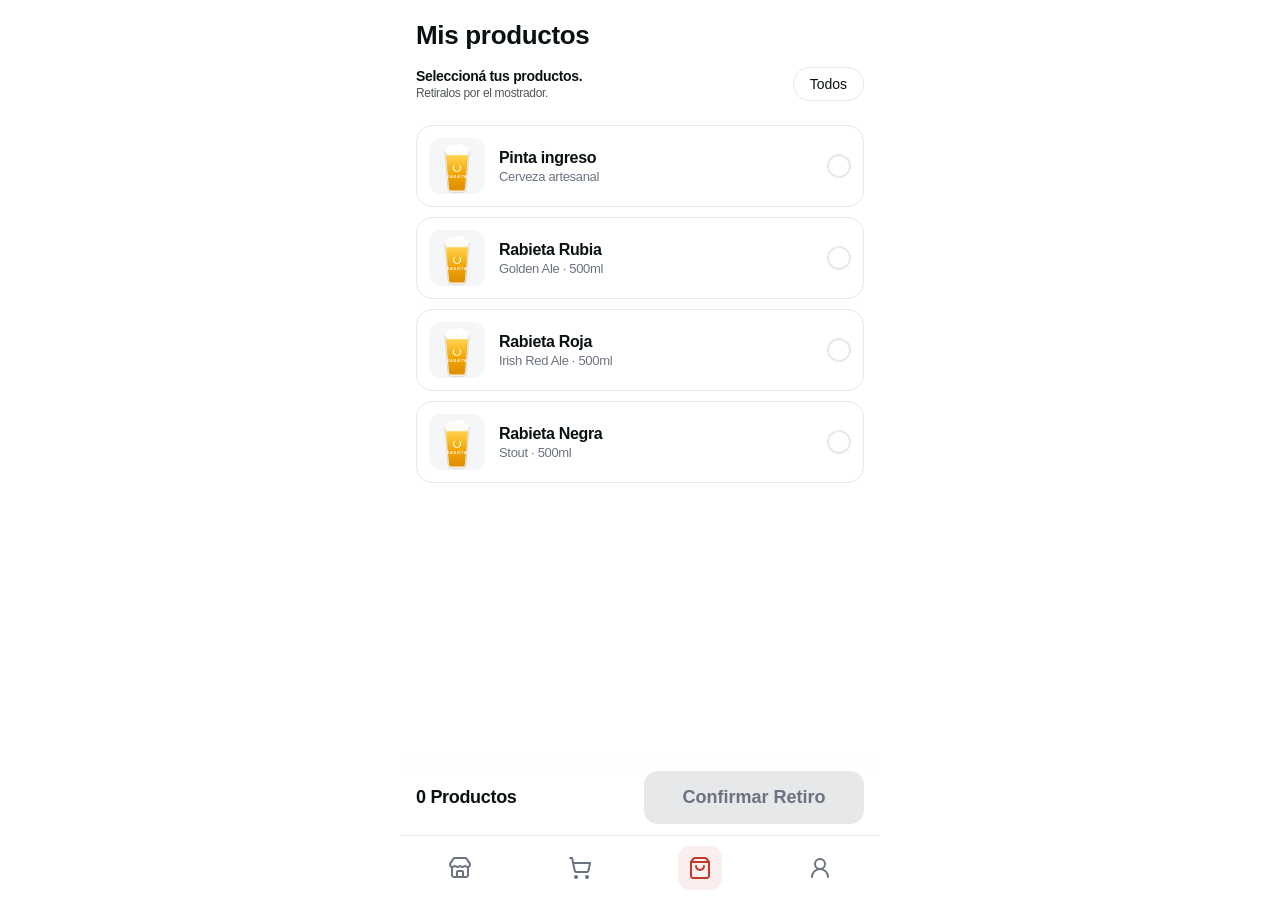
==== index.html @ 21501f4b "Initial commit: Rabieta 3-page pickup flow Static site reproducing the Skipit pickup UI: - index.htm" ====
<!DOCTYPE html>
<html lang="es">
<head>
  <meta charset="UTF-8">
  <meta name="viewport" content="width=device-width, initial-scale=1.0, maximum-scale=1.0, user-scalable=no">
  <meta name="theme-color" content="#ffffff">
  <title>Rabieta · Mis productos</title>
  <link rel="icon" type="image/svg+xml" href="./assets/favicon.svg">
  <link rel="stylesheet" href="./assets/styles.css">
</head>
<body>
  <div class="app">
    <div class="content">
      <!-- Header -->
      <header class="header">
        <div class="title">
          <p class="title-text">Mis productos</p>
        </div>
      </header>

      <!-- Main content -->
      <div class="main-content">
        <div class="info-container">
          <div class="info-box">
            <p class="info-primary">Seleccioná tus productos.</p>
            <p class="info-secondary">Retiralos por el mostrador.</p>
          </div>
          <button class="pill-button" id="selectAllBtn" type="button">
            <p>Todos</p>
          </button>
        </div>

        <!-- Product list -->
        <ul class="product-list" id="productList"></ul>
      </div>

      <!-- Action bar -->
      <div class="action-buttons">
        <div class="button-container">
          <p class="count-text"><span id="count">0</span> Productos</p>
          <button class="primary-button disabled" id="confirmBtn" type="button">
            <p>Confirmar Retiro</p>
          </button>
        </div>
      </div>
    </div>

    <!-- Bottom navigation -->
    <nav class="navigation-bar">
      <div class="nav-container">
        <button class="nav-item" aria-label="Inicio" type="button">
          <div class="icon-wrapper">
            <svg width="24" height="24" viewBox="0 0 24 24" fill="none" xmlns="http://www.w3.org/2000/svg">
              <path d="M15 21V16C15 15.7348 14.8946 15.4804 14.7071 15.2929C14.5196 15.1054 14.2652 15 14 15H10C9.73478 15 9.48043 15.1054 9.29289 15.2929C9.10536 15.4804 9 15.7348 9 16V21" stroke="currentColor" stroke-width="2" stroke-linecap="round" stroke-linejoin="round"></path>
              <path d="M17.7749 10.31C17.5665 10.1104 17.289 9.99904 17.0004 9.99904C16.7118 9.99904 16.4344 10.1104 16.2259 10.31C15.7609 10.7535 15.143 11.001 14.5004 11.001C13.8578 11.001 13.2399 10.7535 12.7749 10.31C12.5665 10.1107 12.2893 9.99952 12.0009 9.99952C11.7126 9.99952 11.4353 10.1107 11.2269 10.31C10.7619 10.7538 10.1438 11.0014 9.50093 11.0014C8.8581 11.0014 8.23997 10.7538 7.77493 10.31C7.56647 10.1104 7.28902 9.99904 7.00043 9.99904C6.71184 9.99904 6.43439 10.1104 6.22593 10.31C5.77677 10.7386 5.1842 10.9848 4.56356 11.0005C3.94291 11.0163 3.33859 10.8006 2.86823 10.3954C2.39787 9.99015 2.09513 9.42439 2.01891 8.80824C1.9427 8.19209 2.09848 7.56962 2.45593 7.062L5.34493 2.878C5.52824 2.60751 5.77502 2.38605 6.06371 2.233C6.35239 2.07994 6.67418 1.99994 7.00093 2H17.0009C17.3267 1.99988 17.6476 2.07934 17.9357 2.23149C18.2238 2.38364 18.4703 2.60386 18.6539 2.873L21.5489 7.065C21.9065 7.57303 22.062 8.19597 21.9854 8.81244C21.9087 9.42891 21.6052 9.99475 21.1341 10.3997C20.663 10.8046 20.058 11.0197 19.437 11.0029C18.816 10.9861 18.2235 10.7388 17.7749 10.309" stroke="currentColor" stroke-width="2" stroke-linecap="round" stroke-linejoin="round"></path>
              <path d="M4 10.9492V18.9992C4 19.5297 4.21071 20.0384 4.58579 20.4134C4.96086 20.7885 5.46957 20.9992 6 20.9992H18C18.5304 20.9992 19.0391 20.7885 19.4142 20.4134C19.7893 20.0384 20 19.5297 20 18.9992V10.9492" stroke="currentColor" stroke-width="2" stroke-linecap="round" stroke-linejoin="round"></path>
            </svg>
          </div>
        </button>
        <button class="nav-item" aria-label="Carrito" type="button">
          <div class="icon-wrapper">
            <svg width="24" height="24" viewBox="0 0 24 24" fill="none" xmlns="http://www.w3.org/2000/svg">
              <path d="M8 22C8.55228 22 9 21.5523 9 21C9 20.4477 8.55228 20 8 20C7.44772 20 7 20.4477 7 21C7 21.5523 7.44772 22 8 22Z" stroke="currentColor" stroke-width="2" stroke-linecap="round" stroke-linejoin="round"></path>
              <path d="M19 22C19.5523 22 20 21.5523 20 21C20 20.4477 19.5523 20 19 20C18.4477 20 18 20.4477 18 21C18 21.5523 18.4477 22 19 22Z" stroke="currentColor" stroke-width="2" stroke-linecap="round" stroke-linejoin="round"></path>
              <path d="M2.05078 2.05078H4.05078L6.71078 14.4708C6.80836 14.9256 7.06145 15.3323 7.42649 15.6206C7.79153 15.909 8.24569 16.0611 8.71078 16.0508H18.4908C18.946 16.05 19.3873 15.8941 19.7418 15.6086C20.0964 15.3232 20.3429 14.9253 20.4408 14.4808L22.0908 7.05078H5.12078" stroke="currentColor" stroke-width="2" stroke-linecap="round" stroke-linejoin="round"></path>
            </svg>
          </div>
        </button>
        <button class="nav-item" aria-label="Mis Productos" type="button">
          <div class="icon-wrapper active">
            <svg width="24" height="24" viewBox="0 0 24 24" fill="none" xmlns="http://www.w3.org/2000/svg">
              <path d="M16 10C16 11.0609 15.5786 12.0783 14.8284 12.8284C14.0783 13.5786 13.0609 14 12 14C10.9391 14 9.92172 13.5786 9.17157 12.8284C8.42143 12.0783 8 11.0609 8 10" stroke="currentColor" stroke-width="2" stroke-linecap="round" stroke-linejoin="round"></path>
              <path d="M3.10156 6.03516H20.8956" stroke="currentColor" stroke-width="2" stroke-linecap="round" stroke-linejoin="round"></path>
              <path d="M3.4 5.467C3.14036 5.81319 3 6.23426 3 6.667V20C3 20.5304 3.21071 21.0391 3.58579 21.4142C3.96086 21.7893 4.46957 22 5 22H19C19.5304 22 20.0391 21.7893 20.4142 21.4142C20.7893 21.0391 21 20.5304 21 20V6.667C21 6.23426 20.8596 5.81319 20.6 5.467L18.6 2.8C18.4137 2.55161 18.1721 2.35 17.8944 2.21115C17.6167 2.07229 17.3105 2 17 2H7C6.68951 2 6.38328 2.07229 6.10557 2.21115C5.82786 2.35 5.58629 2.55161 5.4 2.8L3.4 5.467Z" stroke="currentColor" stroke-width="2" stroke-linecap="round" stroke-linejoin="round"></path>
            </svg>
          </div>
        </button>
        <button class="nav-item" aria-label="Perfil" type="button">
          <div class="icon-wrapper">
            <svg width="24" height="24" viewBox="0 0 24 24" fill="none" xmlns="http://www.w3.org/2000/svg">
              <path d="M12 13C14.7614 13 17 10.7614 17 8C17 5.23858 14.7614 3 12 3C9.23858 3 7 5.23858 7 8C7 10.7614 9.23858 13 12 13Z" stroke="currentColor" stroke-width="2" stroke-linecap="round" stroke-linejoin="round"></path>
              <path d="M20 21C20 18.8783 19.1571 16.8434 17.6569 15.3431C16.1566 13.8429 14.1217 13 12 13C9.87827 13 7.84344 13.8429 6.34315 15.3431C4.84285 16.8434 4 18.8783 4 21" stroke="currentColor" stroke-width="2" stroke-linecap="round" stroke-linejoin="round"></path>
            </svg>
          </div>
        </button>
      </div>
    </nav>
  </div>

  <script src="./assets/app.js"></script>
</body>
</html>
---- assets/styles.css ----
/* ===== Reset & base ===== */
* {
  margin: 0;
  padding: 0;
  box-sizing: border-box;
  -webkit-tap-highlight-color: transparent;
}

:root {
  --ink: #0a1112;
  --muted: #6b7280;
  --bg: #ffffff;
  --surface: #f5f6f7;
  --border: #e6e8ea;
  --accent: #c0392b;        /* Rabieta red */
  --accent-dark: #a5301f;
  --beer: #f0a500;
  --safe-bottom: env(safe-area-inset-bottom, 0px);
}

html, body {
  height: 100%;
}

body {
  font-family: -apple-system, BlinkMacSystemFont, "Segoe UI", Roboto, Helvetica, Arial, sans-serif;
  background: var(--bg);
  color: var(--ink);
  letter-spacing: -0.02rem;
  overscroll-behavior: none;
}

/* ===== App layout (mobile-first, phone frame on desktop) ===== */
.app {
  position: relative;
  display: flex;
  flex-direction: column;
  width: 100%;
  max-width: 480px;
  min-height: 100vh;
  min-height: 100dvh;
  margin: 0 auto;
  background: var(--bg);
}

.content {
  flex: 1;
  display: flex;
  flex-direction: column;
  padding: 0 16px;
  padding-bottom: calc(76px + var(--safe-bottom));
}

/* ===== Header ===== */
.header {
  display: flex;
  align-items: center;
  gap: 8px;
  padding: 20px 0 12px;
  position: sticky;
  top: 0;
  background: var(--bg);
  z-index: 10;
}

.title-text {
  font-size: 26px;
  font-weight: 700;
  color: var(--ink);
  letter-spacing: -0.02rem;
}

.back-button {
  display: flex;
  align-items: center;
  justify-content: center;
  width: 36px;
  height: 36px;
  margin-left: -8px;
  border: none;
  background: transparent;
  color: var(--ink);
  cursor: pointer;
  border-radius: 50%;
}
.back-button:active { background: var(--surface); }

/* ===== Main content ===== */
.main-content {
  flex: 1;
  display: flex;
  flex-direction: column;
  gap: 12px;
}

.info-container {
  display: flex;
  align-items: center;
  justify-content: space-between;
  gap: 12px;
  margin: 4px 0 8px;
}

.info-box {
  display: flex;
  flex-direction: column;
  gap: 2px;
}

.info-primary {
  font-size: 14px;
  font-weight: 600;
  color: var(--ink);
}

.info-secondary {
  font-size: 12px;
  font-weight: 500;
  color: var(--ink);
  opacity: 0.7;
}

.pill-button {
  border: 1px solid var(--border);
  background: var(--bg);
  border-radius: 999px;
  padding: 8px 16px;
  font-size: 14px;
  font-weight: 500;
  color: var(--ink);
  cursor: pointer;
  white-space: nowrap;
  transition: background 0.15s ease, border-color 0.15s ease;
}
.pill-button:active { background: var(--surface); }
.pill-button.is-active {
  background: var(--ink);
  border-color: var(--ink);
  color: #fff;
}

/* ===== Product list ===== */
.product-list {
  list-style: none;
  display: flex;
  flex-direction: column;
  gap: 10px;
  margin-top: 4px;
}

.product-item {
  display: flex;
  align-items: center;
  gap: 14px;
  padding: 12px;
  border: 1px solid var(--border);
  border-radius: 16px;
  background: var(--bg);
  cursor: pointer;
  transition: border-color 0.15s ease, box-shadow 0.15s ease;
}
.product-item.selected {
  border-color: var(--accent);
  box-shadow: 0 0 0 1px var(--accent) inset;
}

.product-image {
  width: 56px;
  height: 56px;
  flex-shrink: 0;
  border-radius: 12px;
  overflow: hidden;
  background: var(--surface);
  display: flex;
  align-items: center;
  justify-content: center;
}
.product-image img {
  width: 100%;
  height: 100%;
  object-fit: contain;
}

.product-info {
  flex: 1;
  min-width: 0;
}

.product-name {
  font-size: 16px;
  font-weight: 800;
  color: var(--ink);
}

.product-meta {
  font-size: 13px;
  font-weight: 500;
  color: var(--muted);
  margin-top: 2px;
}

/* Checkbox */
.radio {
  position: relative;
  width: 24px;
  height: 24px;
  flex-shrink: 0;
}
.radio input {
  position: absolute;
  inset: 0;
  opacity: 0;
  cursor: pointer;
  margin: 0;
}
.radio span {
  display: block;
  width: 24px;
  height: 24px;
  border: 2px solid var(--border);
  border-radius: 50%;
  transition: background 0.15s ease, border-color 0.15s ease;
}
.radio input:checked + span {
  background: var(--accent);
  border-color: var(--accent);
}
.radio input:checked + span::after {
  content: "";
  position: absolute;
  left: 8px;
  top: 4px;
  width: 6px;
  height: 11px;
  border: solid #fff;
  border-width: 0 2.5px 2.5px 0;
  transform: rotate(45deg);
}

/* ===== Action bar ===== */
.action-buttons {
  position: fixed;
  left: 0;
  right: 0;
  bottom: calc(64px + var(--safe-bottom));
  max-width: 480px;
  margin: 0 auto;
  padding: 12px 16px;
  background: linear-gradient(to top, var(--bg) 70%, transparent);
}

.button-container {
  display: flex;
  align-items: center;
  justify-content: space-between;
  gap: 12px;
}

.count-text {
  font-size: 18px;
  font-weight: 700;
  color: var(--ink);
}

.primary-button {
  flex: 1;
  max-width: 220px;
  border: none;
  background: var(--accent);
  color: #fff;
  border-radius: 14px;
  padding: 16px 20px;
  font-size: 18px;
  font-weight: 600;
  cursor: pointer;
  transition: background 0.15s ease, transform 0.1s ease, opacity 0.15s ease;
}
.primary-button:active { transform: scale(0.98); background: var(--accent-dark); }
.primary-button.disabled {
  background: var(--border);
  color: var(--muted);
  pointer-events: none;
}

/* ===== Bottom navigation ===== */
.navigation-bar {
  position: fixed;
  left: 0;
  right: 0;
  bottom: 0;
  max-width: 480px;
  margin: 0 auto;
  background: var(--bg);
  border-top: 1px solid var(--border);
  padding-bottom: var(--safe-bottom);
  z-index: 20;
}

.nav-container {
  display: flex;
  align-items: center;
  justify-content: space-around;
  height: 64px;
}

.nav-item {
  flex: 1;
  display: flex;
  align-items: center;
  justify-content: center;
  background: transparent;
  border: none;
  cursor: pointer;
  height: 100%;
}

.icon-wrapper {
  display: flex;
  align-items: center;
  justify-content: center;
  width: 44px;
  height: 44px;
  border-radius: 12px;
  color: var(--muted);
  transition: color 0.15s ease, background 0.15s ease;
}
.icon-wrapper.active {
  color: var(--accent);
  background: rgba(192, 57, 43, 0.08);
}

/* ===== Slide to confirm (Page 2) ===== */
.slide-container {
  position: relative;
  width: 100%;
  height: 60px;
  border-radius: 16px;
  background: var(--surface);
  border: 1px solid var(--border);
  overflow: hidden;
  user-select: none;
  touch-action: none;
}

.slide-fill {
  position: absolute;
  left: 0;
  top: 0;
  bottom: 0;
  width: 60px;
  background: var(--accent);
  border-radius: 16px;
  transition: width 0.05s linear;
}

.slide-track {
  position: absolute;
  inset: 0;
  display: flex;
  align-items: center;
  justify-content: center;
  pointer-events: none;
}

.slide-label {
  font-size: 16px;
  font-weight: 600;
  color: var(--muted);
  letter-spacing: 0.02rem;
}

.slide-thumb {
  position: absolute;
  top: 4px;
  left: 4px;
  width: 52px;
  height: 52px;
  border-radius: 12px;
  background: var(--accent);
  color: #fff;
  display: flex;
  align-items: center;
  justify-content: center;
  cursor: grab;
  box-shadow: 0 2px 8px rgba(0,0,0,0.15);
  touch-action: none;
}
.slide-thumb:active { cursor: grabbing; }
.slide-container.complete .slide-thumb {
  background: #1e9e54;
}
.slide-container.complete .slide-fill {
  background: #1e9e54;
}

/* ===== Success screen (Page 3) ===== */
.success-screen {
  flex: 1;
  display: flex;
  flex-direction: column;
  align-items: center;
  justify-content: center;
  text-align: center;
  gap: 16px;
  padding: 40px 8px;
  min-height: 100dvh;
}

.success-check {
  width: 96px;
  height: 96px;
  border-radius: 50%;
  background: #1e9e54;
  color: #fff;
  display: flex;
  align-items: center;
  justify-content: center;
  animation: pop 0.4s cubic-bezier(0.18, 0.89, 0.32, 1.28);
}

@keyframes pop {
  from { transform: scale(0); opacity: 0; }
  to   { transform: scale(1); opacity: 1; }
}

.success-title {
  font-size: 26px;
  font-weight: 800;
  color: var(--ink);
}

.success-subtitle {
  font-size: 15px;
  font-weight: 500;
  color: var(--muted);
  max-width: 280px;
}

.success-list {
  width: 100%;
  margin: 8px 0;
}

.success-code {
  width: 100%;
  background: var(--surface);
  border: 1px dashed var(--border);
  border-radius: 16px;
  padding: 16px;
  margin: 8px 0;
}
.success-code-label {
  font-size: 13px;
  font-weight: 600;
  color: var(--muted);
  margin-bottom: 4px;
}
.success-code-value {
  font-size: 30px;
  font-weight: 800;
  letter-spacing: 0.15rem;
  color: var(--accent);
}

.success-screen .primary-button {
  width: 100%;
  max-width: 320px;
  margin-top: 8px;
}

/* ===== Empty state ===== */
.empty-state {
  text-align: center;
  color: var(--muted);
  font-size: 14px;
  font-weight: 500;
  padding: 32px 0;
}
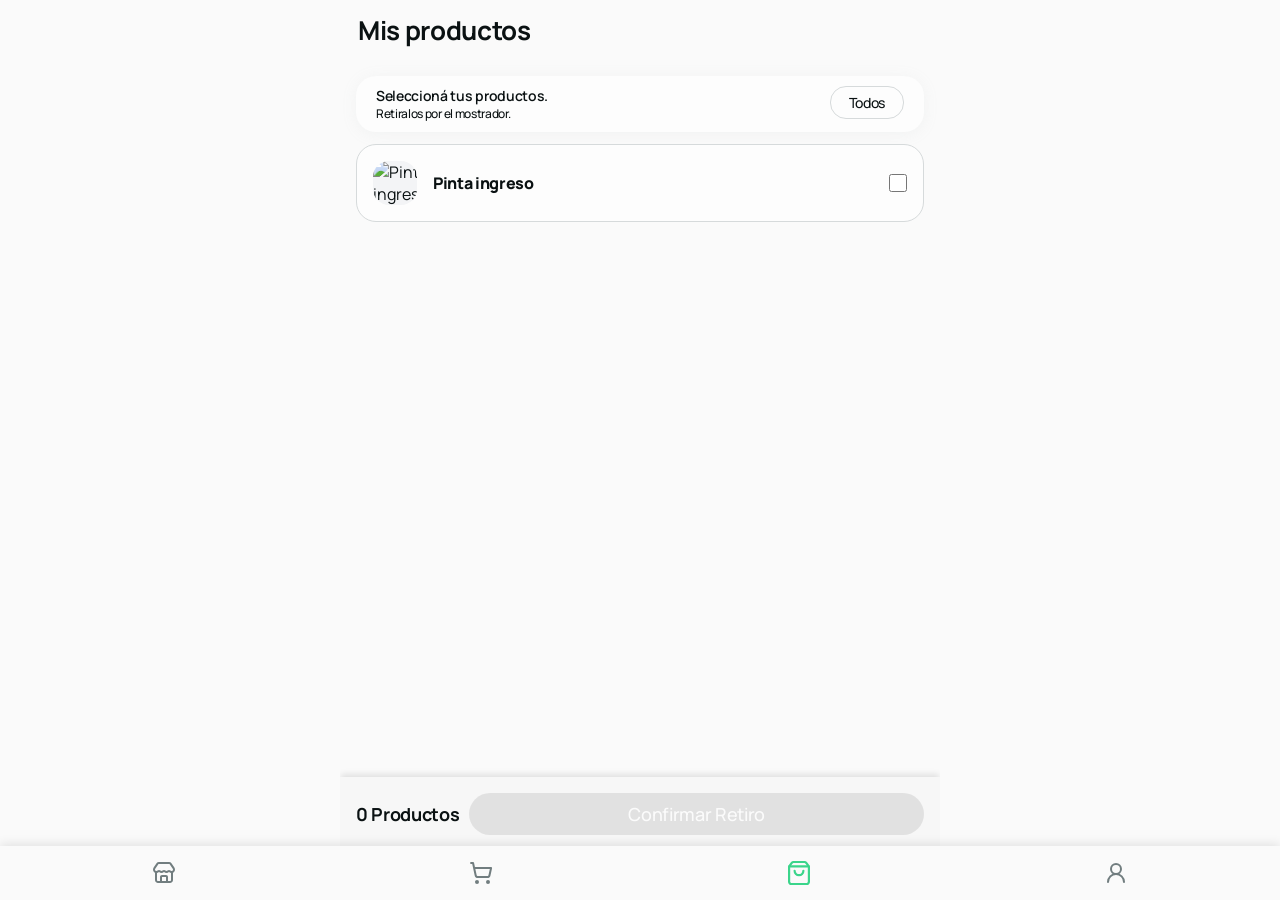
==== commit 984d64d6: "Match exact Skipit UI: Manrope font, original colors, retiro page - Single product (Pinta ingreso) w" ====
--- a/index.html
+++ b/index.html
@@ -7,6 +7,8 @@
   <title>Rabieta · Mis productos</title>
   <link rel="icon" type="image/svg+xml" href="./assets/favicon.svg">
   <link rel="stylesheet" href="./assets/styles.css">
+  <link rel="preconnect" href="https://fonts.googleapis.com">
+  <link rel="preconnect" href="https://fonts.gstatic.com" crossorigin>
 </head>
 <body>
   <div class="app">
@@ -37,7 +39,7 @@
       <!-- Action bar -->
       <div class="action-buttons">
         <div class="button-container">
-          <p class="count-text"><span id="count">0</span> Productos</p>
+          <p class="count-text" id="count">0 Productos</p>
           <button class="primary-button disabled" id="confirmBtn" type="button">
             <p>Confirmar Retiro</p>
           </button>
--- a/assets/styles.css
+++ b/assets/styles.css
@@ -1,66 +1,76 @@
-/* ===== Reset & base ===== */
+/* ===== Reset & base — exact Skipit original ===== */
+@import url("https://fonts.googleapis.com/css2?family=Manrope:wght@200..800&display=swap");
+
 * {
   margin: 0;
   padding: 0;
   box-sizing: border-box;
+  scrollbar-width: none;
+  -ms-overflow-style: none;
   -webkit-tap-highlight-color: transparent;
 }
+::-webkit-scrollbar { display: none; }
 
 :root {
   --ink: #0a1112;
-  --muted: #6b7280;
-  --bg: #ffffff;
-  --surface: #f5f6f7;
-  --border: #e6e8ea;
-  --accent: #c0392b;        /* Rabieta red */
-  --accent-dark: #a5301f;
-  --beer: #f0a500;
+  --muted: #717d7f;
+  --bg: #fafafa;
+  --surface: #fdfdfd;
+  --border: #d6dadb;
+  --green: #3bd58b;
+  --dark: #04252b;
   --safe-bottom: env(safe-area-inset-bottom, 0px);
 }
 
-html, body {
-  height: 100%;
-}
+html, body { height: 100%; }
 
 body {
-  font-family: -apple-system, BlinkMacSystemFont, "Segoe UI", Roboto, Helvetica, Arial, sans-serif;
-  background: var(--bg);
-  color: var(--ink);
-  letter-spacing: -0.02rem;
-  overscroll-behavior: none;
-}
-
-/* ===== App layout (mobile-first, phone frame on desktop) ===== */
+  font-family: Manrope, sans-serif;
+  -webkit-font-smoothing: antialiased;
+  -moz-osx-font-smoothing: grayscale;
+  text-rendering: optimizelegibility;
+  background-color: var(--bg);
+  color: var(--ink);
+  scroll-behavior: smooth;
+  width: 100vw;
+  height: 100dvh;
+}
+
+button { font-family: Manrope, sans-serif; }
+
+/* ===== App layout ===== */
 .app {
   position: relative;
   display: flex;
   flex-direction: column;
   width: 100%;
-  max-width: 480px;
-  min-height: 100vh;
-  min-height: 100dvh;
+  max-width: 600px;
+  height: 100dvh;
   margin: 0 auto;
-  background: var(--bg);
 }
 
 .content {
   flex: 1;
   display: flex;
   flex-direction: column;
-  padding: 0 16px;
-  padding-bottom: calc(76px + var(--safe-bottom));
+  height: 100%;
+  overflow-y: auto;
 }
 
 /* ===== Header ===== */
 .header {
-  display: flex;
-  align-items: center;
-  gap: 8px;
-  padding: 20px 0 12px;
-  position: sticky;
-  top: 0;
-  background: var(--bg);
-  z-index: 10;
+  justify-content: space-between;
+  align-items: center;
+  padding: 12px 18px;
+  display: flex;
+}
+
+.header .title {
+  text-align: right;
+  flex-direction: column;
+  align-items: flex-start;
+  gap: 12px;
+  display: flex;
 }
 
 .title-text {
@@ -68,75 +78,81 @@
   font-weight: 700;
   color: var(--ink);
   letter-spacing: -0.02rem;
-}
-
-.back-button {
-  display: flex;
-  align-items: center;
-  justify-content: center;
-  width: 36px;
-  height: 36px;
-  margin-left: -8px;
-  border: none;
-  background: transparent;
-  color: var(--ink);
-  cursor: pointer;
-  border-radius: 50%;
-}
-.back-button:active { background: var(--surface); }
+  display: inline;
+  height: fit-content;
+}
 
 /* ===== Main content ===== */
 .main-content {
+  padding: 1rem;
   flex: 1;
-  display: flex;
-  flex-direction: column;
-  gap: 12px;
-}
-
+}
+
+/* ===== Info container ===== */
 .info-container {
-  display: flex;
-  align-items: center;
+  background-color: var(--surface);
+  border-radius: 20px;
   justify-content: space-between;
-  gap: 12px;
-  margin: 4px 0 8px;
+  align-items: flex-start;
+  width: 100%;
+  margin-bottom: 12px;
+  padding: 10px 20px;
+  display: flex;
+  box-shadow: 0 2px 15px rgba(163, 172, 173, 0.1);
 }
 
 .info-box {
-  display: flex;
-  flex-direction: column;
-  gap: 2px;
+  flex-direction: column;
+  justify-content: center;
+  align-items: flex-start;
+  width: 100%;
+  display: flex;
 }
 
 .info-primary {
   font-size: 14px;
   font-weight: 600;
   color: var(--ink);
+  display: inline;
+  letter-spacing: -0.02rem;
+  height: fit-content;
 }
 
 .info-secondary {
   font-size: 12px;
   font-weight: 500;
   color: var(--ink);
-  opacity: 0.7;
-}
-
+  display: inline;
+  letter-spacing: -0.02rem;
+  height: fit-content;
+}
+
+/* ===== Pill button (Todos) ===== */
 .pill-button {
-  border: 1px solid var(--border);
-  background: var(--bg);
-  border-radius: 999px;
-  padding: 8px 16px;
+  white-space: nowrap;
+  border-radius: 16px;
+  padding: 6px 18px;
+  transition: all 0.2s;
+  background-color: var(--surface) !important;
+  border: 1px solid var(--border) !important;
+  cursor: pointer;
+  font-family: Manrope, sans-serif;
+}
+
+.pill-button p {
   font-size: 14px;
   font-weight: 500;
   color: var(--ink);
-  cursor: pointer;
-  white-space: nowrap;
-  transition: background 0.15s ease, border-color 0.15s ease;
-}
-.pill-button:active { background: var(--surface); }
+  display: inline;
+  letter-spacing: -0.02rem;
+  height: fit-content;
+}
+
 .pill-button.is-active {
-  background: var(--ink);
-  border-color: var(--ink);
-  color: #fff;
+  background-color: var(--dark) !important;
+}
+.pill-button.is-active p {
+  color: #f2f2f2 !important;
 }
 
 /* ===== Product list ===== */
@@ -144,198 +160,238 @@
   list-style: none;
   display: flex;
   flex-direction: column;
-  gap: 10px;
-  margin-top: 4px;
+  gap: 0;
 }
 
 .product-item {
-  display: flex;
-  align-items: center;
-  gap: 14px;
-  padding: 12px;
+  cursor: pointer;
+  background-color: var(--surface);
   border: 1px solid var(--border);
+  border-radius: 20px;
+  justify-content: center;
+  align-items: center;
+  gap: 1rem;
+  margin-bottom: 11px;
+  padding: 1rem;
+  transition: all 0.2s;
+  display: flex;
+}
+.product-item:active {
+  transform: scale(0.98);
+}
+.product-item.selected {
+  border: 1px solid var(--ink);
+}
+
+.product-image {
+  background-color: #f3f4f6;
   border-radius: 16px;
-  background: var(--bg);
-  cursor: pointer;
-  transition: border-color 0.15s ease, box-shadow 0.15s ease;
-}
-.product-item.selected {
-  border-color: var(--accent);
-  box-shadow: 0 0 0 1px var(--accent) inset;
-}
-
-.product-image {
-  width: 56px;
-  height: 56px;
-  flex-shrink: 0;
-  border-radius: 12px;
+  width: 44px;
+  min-width: 44px;
+  height: 44px;
   overflow: hidden;
-  background: var(--surface);
-  display: flex;
-  align-items: center;
-  justify-content: center;
 }
 .product-image img {
+  object-fit: cover;
   width: 100%;
   height: 100%;
-  object-fit: contain;
 }
 
 .product-info {
+  flex-direction: column;
   flex: 1;
+  gap: 4px;
   min-width: 0;
+  display: flex;
 }
 
 .product-name {
   font-size: 16px;
   font-weight: 800;
   color: var(--ink);
+  display: inline;
+  letter-spacing: -0.02rem;
+  height: fit-content;
 }
 
 .product-meta {
   font-size: 13px;
   font-weight: 500;
   color: var(--muted);
-  margin-top: 2px;
-}
-
-/* Checkbox */
+}
+
+/* ===== Checkbox (native, exact Skipit) ===== */
 .radio {
-  position: relative;
-  width: 24px;
-  height: 24px;
-  flex-shrink: 0;
-}
-.radio input {
-  position: absolute;
-  inset: 0;
-  opacity: 0;
+  justify-content: center;
+  align-items: center;
+  display: flex;
+}
+
+.radio input[type=checkbox] {
+  accent-color: var(--dark);
   cursor: pointer;
+  width: 18px;
+  height: 18px;
   margin: 0;
 }
-.radio span {
-  display: block;
-  width: 24px;
-  height: 24px;
-  border: 2px solid var(--border);
-  border-radius: 50%;
-  transition: background 0.15s ease, border-color 0.15s ease;
-}
-.radio input:checked + span {
-  background: var(--accent);
-  border-color: var(--accent);
-}
-.radio input:checked + span::after {
-  content: "";
-  position: absolute;
-  left: 8px;
-  top: 4px;
-  width: 6px;
-  height: 11px;
-  border: solid #fff;
-  border-width: 0 2.5px 2.5px 0;
-  transform: rotate(45deg);
-}
+
+.radio span { display: none; }
 
 /* ===== Action bar ===== */
 .action-buttons {
-  position: fixed;
+  z-index: 10;
+  background-color: #f7f7f7;
+  width: 100%;
+  margin-top: auto;
+  padding: 16px 16px 65px;
+  position: sticky;
+  bottom: 0;
   left: 0;
-  right: 0;
-  bottom: calc(64px + var(--safe-bottom));
-  max-width: 480px;
-  margin: 0 auto;
-  padding: 12px 16px;
-  background: linear-gradient(to top, var(--bg) 70%, transparent);
+  box-shadow: 0 -4px 6px -1px rgba(0,0,0,0.1);
 }
 
 .button-container {
-  display: flex;
-  align-items: center;
   justify-content: space-between;
-  gap: 12px;
+  align-items: center;
+  gap: 10px;
+  width: 100%;
+  display: flex;
+}
+
+.button-container > :first-child {
+  white-space: nowrap;
+  flex-shrink: 0;
+  min-width: 0;
+}
+.button-container > :last-child {
+  flex-shrink: 1;
+  min-width: fit-content;
 }
 
 .count-text {
   font-size: 18px;
   font-weight: 700;
   color: var(--ink);
-}
-
+  display: inline;
+  letter-spacing: -0.02rem;
+  height: fit-content;
+}
+
+/* ===== Primary button (Confirmar Retiro) ===== */
 .primary-button {
-  flex: 1;
-  max-width: 220px;
+  text-align: center;
+  cursor: pointer;
+  color: var(--ink);
+  white-space: nowrap;
+  background-color: var(--green);
   border: none;
-  background: var(--accent);
+  border-radius: 25px;
+  justify-content: center;
+  align-items: center;
+  width: 100%;
+  height: 42px;
+  padding: 10px 20px;
+  font-size: 16.01px;
+  line-height: 1rem;
+  text-decoration: none;
+  transition: background-color 0.3s, transform 0.3s, opacity 0.3s;
+  display: inline-flex;
+  font-family: Manrope, sans-serif;
+}
+
+.primary-button p {
+  font-size: 18px;
+  font-weight: 500;
+  color: var(--ink);
+  display: inline;
+  letter-spacing: -0.02rem;
+  height: fit-content;
+}
+
+.primary-button:hover:not(.disabled) {
+  background-color: #323232;
+}
+.primary-button:hover:not(.disabled) p {
   color: #fff;
-  border-radius: 14px;
-  padding: 16px 20px;
-  font-size: 18px;
-  font-weight: 600;
-  cursor: pointer;
-  transition: background 0.15s ease, transform 0.1s ease, opacity 0.15s ease;
-}
-.primary-button:active { transform: scale(0.98); background: var(--accent-dark); }
+}
+
 .primary-button.disabled {
-  background: var(--border);
-  color: var(--muted);
   pointer-events: none;
+  opacity: 0.6;
+  color: #fff !important;
+  cursor: not-allowed !important;
+  background-color: #d4d4d4 !important;
+}
+.primary-button.disabled p {
+  color: #fff !important;
 }
 
 /* ===== Bottom navigation ===== */
 .navigation-bar {
+  z-index: 1000;
+  padding-bottom: env(safe-area-inset-bottom);
+  backface-visibility: hidden;
+  will-change: transform;
+  background-color: var(--bg);
   position: fixed;
+  bottom: 0;
   left: 0;
   right: 0;
-  bottom: 0;
-  max-width: 480px;
+  transform: translateZ(0);
+  box-shadow: 0 -2px 10px rgba(0,0,0,0.1);
+}
+
+.nav-container {
+  justify-content: space-around;
+  align-items: center;
+  width: 100%;
   margin: 0 auto;
-  background: var(--bg);
-  border-top: 1px solid var(--border);
-  padding-bottom: var(--safe-bottom);
-  z-index: 20;
-}
-
-.nav-container {
-  display: flex;
-  align-items: center;
-  justify-content: space-around;
-  height: 64px;
+  padding: 1px 5px;
+  display: flex;
 }
 
 .nav-item {
-  flex: 1;
-  display: flex;
-  align-items: center;
-  justify-content: center;
-  background: transparent;
+  cursor: pointer;
+  color: inherit;
+  -webkit-tap-highlight-color: transparent;
+  appearance: none;
+  min-width: 70px;
+  background-color: transparent;
   border: none;
-  cursor: pointer;
-  height: 100%;
+  flex-direction: column;
+  justify-content: center;
+  align-items: center;
+  gap: 4px;
+  padding: 6px 10px;
+  transition: all 0.3s;
+  display: flex;
+  font-family: Manrope, sans-serif;
 }
 
 .icon-wrapper {
-  display: flex;
-  align-items: center;
-  justify-content: center;
-  width: 44px;
-  height: 44px;
-  border-radius: 12px;
+  border-radius: 50%;
+  justify-content: center;
+  align-items: center;
+  width: 52px;
+  height: 40px;
+  transition: all 0.3s;
+  display: flex;
+  position: relative;
   color: var(--muted);
-  transition: color 0.15s ease, background 0.15s ease;
-}
-.icon-wrapper.active {
-  color: var(--accent);
-  background: rgba(192, 57, 43, 0.08);
-}
-
-/* ===== Slide to confirm (Page 2) ===== */
+}
+
+.icon-wrapper.active svg {
+  color: var(--green);
+  transform: scale(1.1);
+}
+
+/* ===== Slide to confirm (shared base) ===== */
 .slide-container {
   position: relative;
   width: 100%;
   height: 60px;
   border-radius: 16px;
-  background: var(--surface);
+  background: #f5f6f7;
   border: 1px solid var(--border);
   overflow: hidden;
   user-select: none;
@@ -348,7 +404,7 @@
   top: 0;
   bottom: 0;
   width: 60px;
-  background: var(--accent);
+  background: var(--dark);
   border-radius: 16px;
   transition: width 0.05s linear;
 }
@@ -375,9 +431,9 @@
   left: 4px;
   width: 52px;
   height: 52px;
-  border-radius: 12px;
-  background: var(--accent);
-  color: #fff;
+  border-radius: 50%;
+  background: var(--surface);
+  color: var(--dark);
   display: flex;
   align-items: center;
   justify-content: center;
@@ -386,12 +442,6 @@
   touch-action: none;
 }
 .slide-thumb:active { cursor: grabbing; }
-.slide-container.complete .slide-thumb {
-  background: #1e9e54;
-}
-.slide-container.complete .slide-fill {
-  background: #1e9e54;
-}
 
 /* ===== Success screen (Page 3) ===== */
 .success-screen {
@@ -410,7 +460,7 @@
   width: 96px;
   height: 96px;
   border-radius: 50%;
-  background: #1e9e54;
+  background: var(--green);
   color: #fff;
   display: flex;
   align-items: center;
@@ -459,7 +509,7 @@
   font-size: 30px;
   font-weight: 800;
   letter-spacing: 0.15rem;
-  color: var(--accent);
+  color: var(--green);
 }
 
 .success-screen .primary-button {
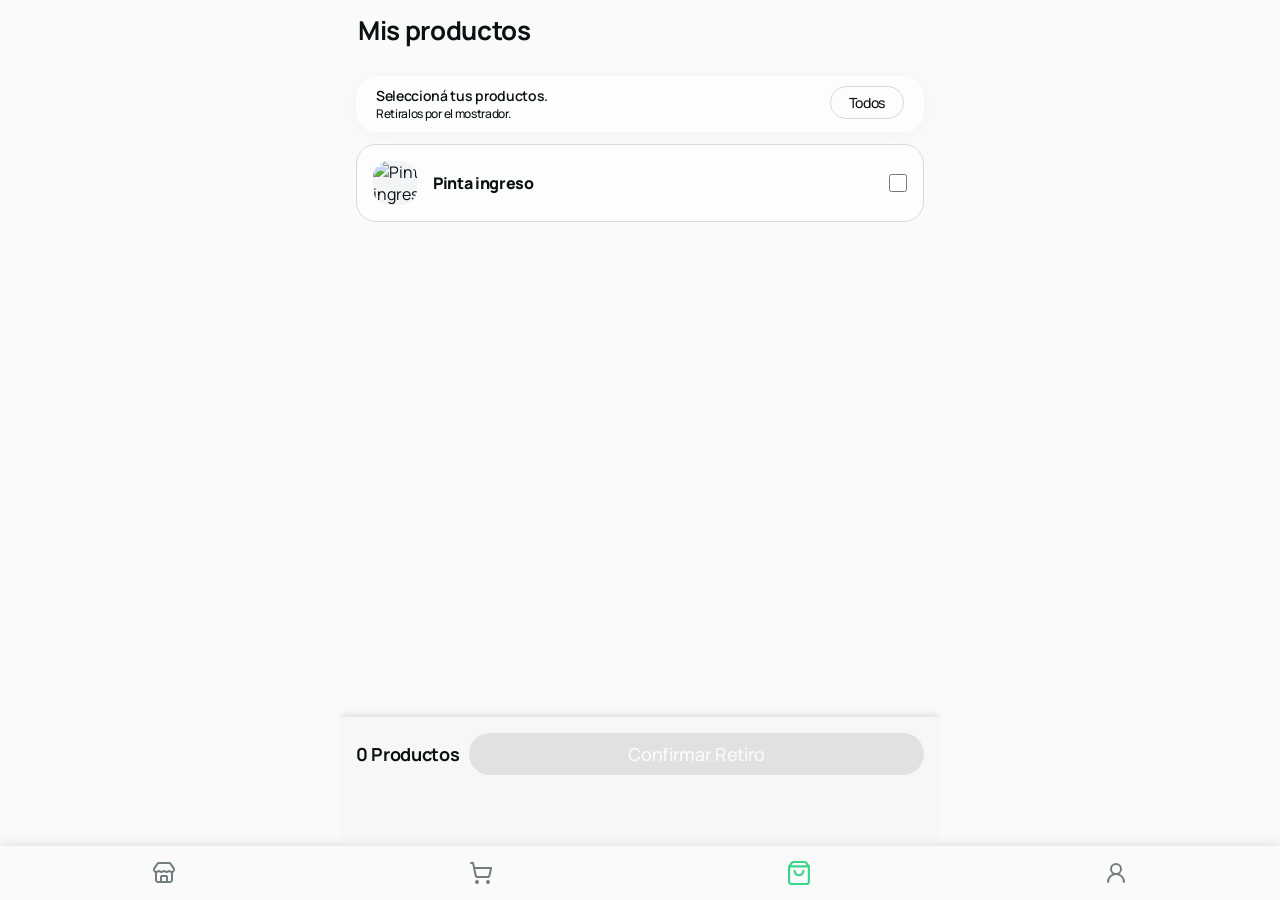
==== commit f5c0e3c5: "Fix scroll and iPhone safe areas - Remove fixed height: 100dvh from body and .app (was blocking scro" ====
--- a/index.html
+++ b/index.html
@@ -2,8 +2,9 @@
 <html lang="es">
 <head>
   <meta charset="UTF-8">
-  <meta name="viewport" content="width=device-width, initial-scale=1.0, maximum-scale=1.0, user-scalable=no">
-  <meta name="theme-color" content="#ffffff">
+  <meta name="viewport" content="width=device-width, initial-scale=1.0, maximum-scale=1.0, user-scalable=no, viewport-fit=cover">
+  <meta name="theme-color" content="#fafafa">
+  <meta name="apple-mobile-web-app-status-bar-style" content="default">
   <title>Rabieta · Mis productos</title>
   <link rel="icon" type="image/svg+xml" href="./assets/favicon.svg">
   <link rel="stylesheet" href="./assets/styles.css">
@@ -16,7 +17,7 @@
       <!-- Header -->
       <header class="header">
         <div class="title">
-          <p class="title-text">Mis productos</p>
+          <p style="font-size: 26px; height: fit-content; font-weight: 700; display: inline; letter-spacing: -0.02rem; color: rgb(10, 17, 18);">Mis productos</p>
         </div>
       </header>
 
@@ -24,11 +25,11 @@
       <div class="main-content">
         <div class="info-container">
           <div class="info-box">
-            <p class="info-primary">Seleccioná tus productos.</p>
-            <p class="info-secondary">Retiralos por el mostrador.</p>
+            <p style="font-size: 14px; display: inline; letter-spacing: -0.02rem; height: fit-content; font-weight: 600; color: rgb(10, 17, 18);">Seleccioná tus productos.</p>
+            <p style="font-size: 12px; display: inline; letter-spacing: -0.02rem; height: fit-content; font-weight: 500; color: rgb(10, 17, 18);">Retiralos por el mostrador.</p>
           </div>
           <button class="pill-button" id="selectAllBtn" type="button">
-            <p>Todos</p>
+            <p style="font-size: 14px; display: inline; letter-spacing: -0.02rem; height: fit-content; font-weight: 500; color: rgb(10, 17, 18);">Todos</p>
           </button>
         </div>
 
@@ -39,9 +40,9 @@
       <!-- Action bar -->
       <div class="action-buttons">
         <div class="button-container">
-          <p class="count-text" id="count">0 Productos</p>
+          <p style="font-size: 18px; display: inline; letter-spacing: -0.02rem; height: fit-content; font-weight: 700; color: rgb(10, 17, 18);" id="count">0 Productos</p>
           <button class="primary-button disabled" id="confirmBtn" type="button">
-            <p>Confirmar Retiro</p>
+            <p style="font-size: 18px; display: inline; letter-spacing: -0.02rem; height: fit-content; font-weight: 500; color: rgb(10, 17, 18);">Confirmar Retiro</p>
           </button>
         </div>
       </div>
--- a/assets/styles.css
+++ b/assets/styles.css
@@ -22,7 +22,10 @@
   --safe-bottom: env(safe-area-inset-bottom, 0px);
 }
 
-html, body { height: 100%; }
+html, body {
+  height: 100%;
+  min-height: 100%;
+}
 
 body {
   font-family: Manrope, sans-serif;
@@ -32,29 +35,32 @@
   background-color: var(--bg);
   color: var(--ink);
   scroll-behavior: smooth;
-  width: 100vw;
-  height: 100dvh;
+  width: 100%;
+  min-height: 100dvh;
+  overflow-y: auto;
+  -webkit-overflow-scrolling: touch;
 }
 
 button { font-family: Manrope, sans-serif; }
 
 /* ===== App layout ===== */
 .app {
+  flex-direction: column;
+  gap: 12px;
+  max-width: 600px;
+  min-height: 100dvh;
+  margin: 0 auto;
+  display: flex;
   position: relative;
-  display: flex;
-  flex-direction: column;
-  width: 100%;
-  max-width: 600px;
-  height: 100dvh;
-  margin: 0 auto;
 }
 
 .content {
+  flex-direction: column;
   flex: 1;
   display: flex;
-  flex-direction: column;
-  height: 100%;
   overflow-y: auto;
+  -webkit-overflow-scrolling: touch;
+  padding-bottom: 60px;
 }
 
 /* ===== Header ===== */
@@ -62,6 +68,7 @@
   justify-content: space-between;
   align-items: center;
   padding: 12px 18px;
+  padding-top: calc(12px + env(safe-area-inset-top, 0px));
   display: flex;
 }
 
@@ -332,7 +339,7 @@
   padding-bottom: env(safe-area-inset-bottom);
   backface-visibility: hidden;
   will-change: transform;
-  background-color: var(--bg);
+  background-color: #fafafa;
   position: fixed;
   bottom: 0;
   left: 0;
